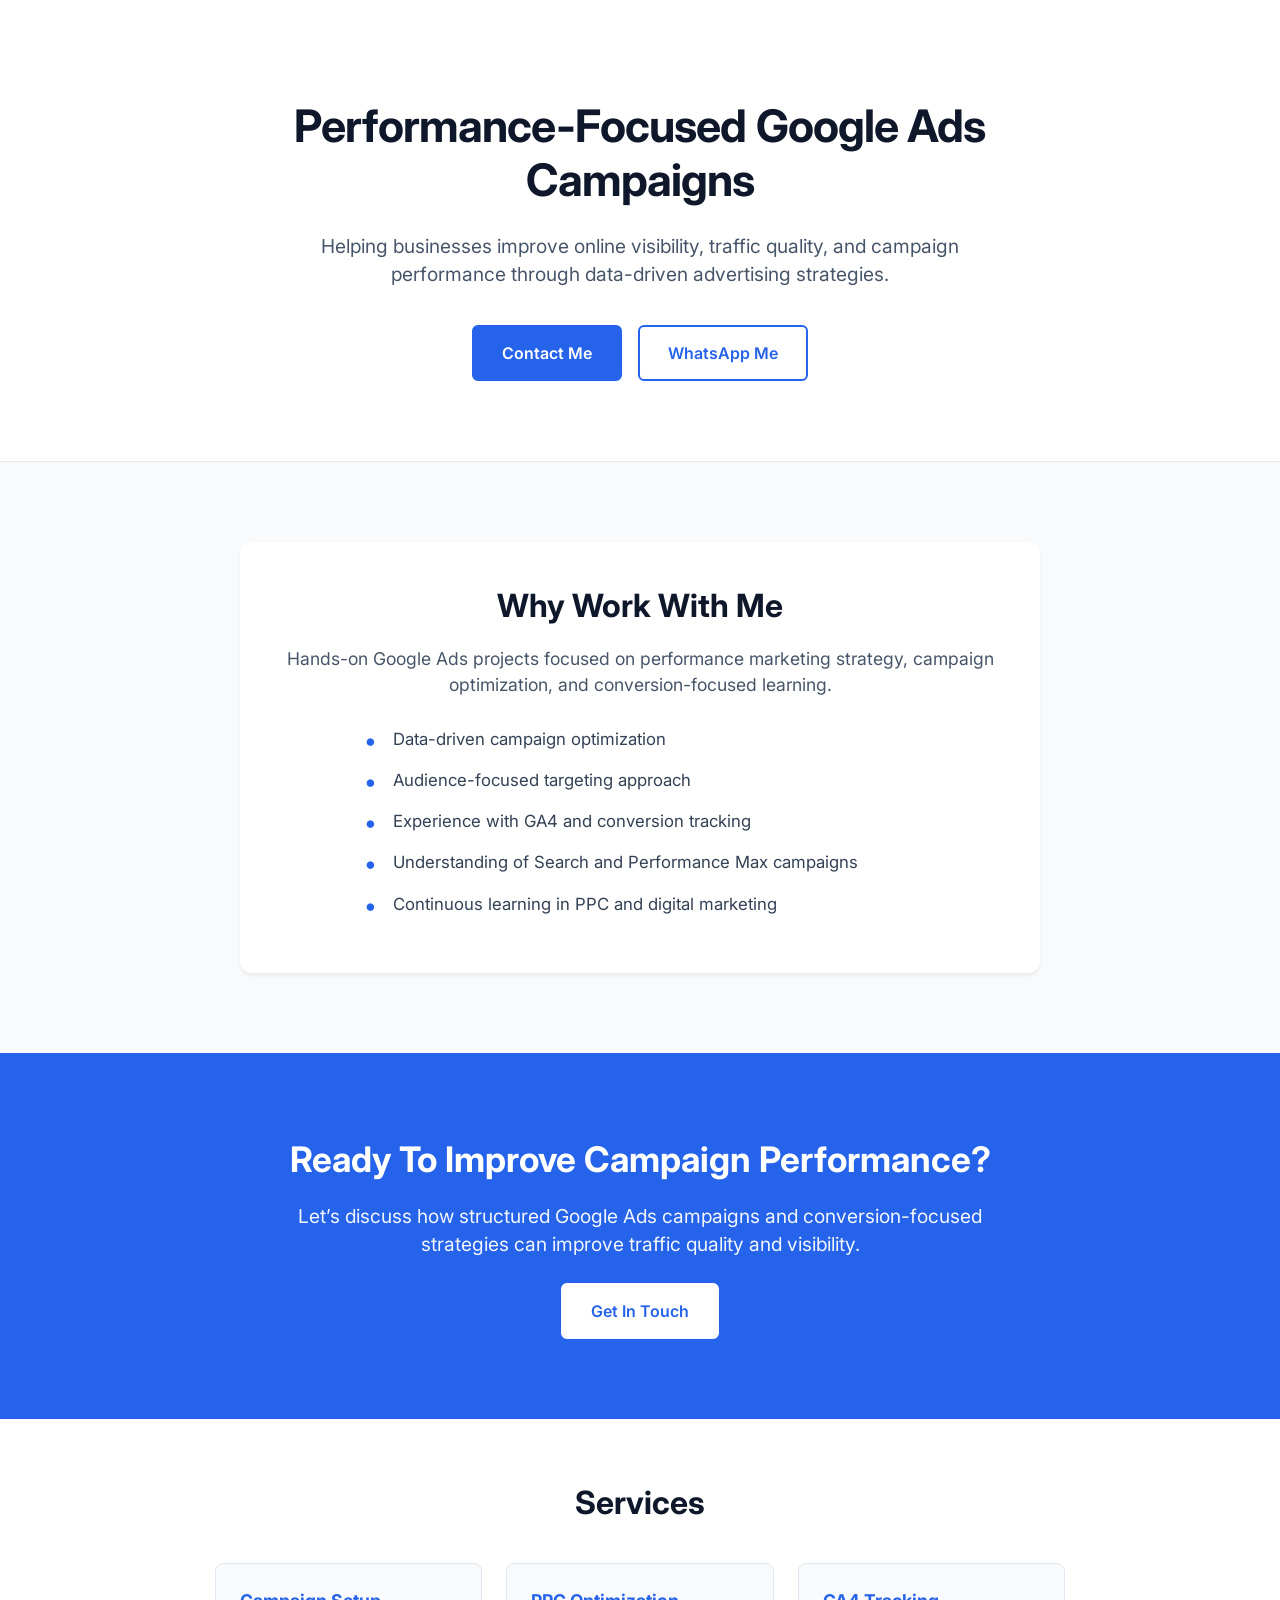
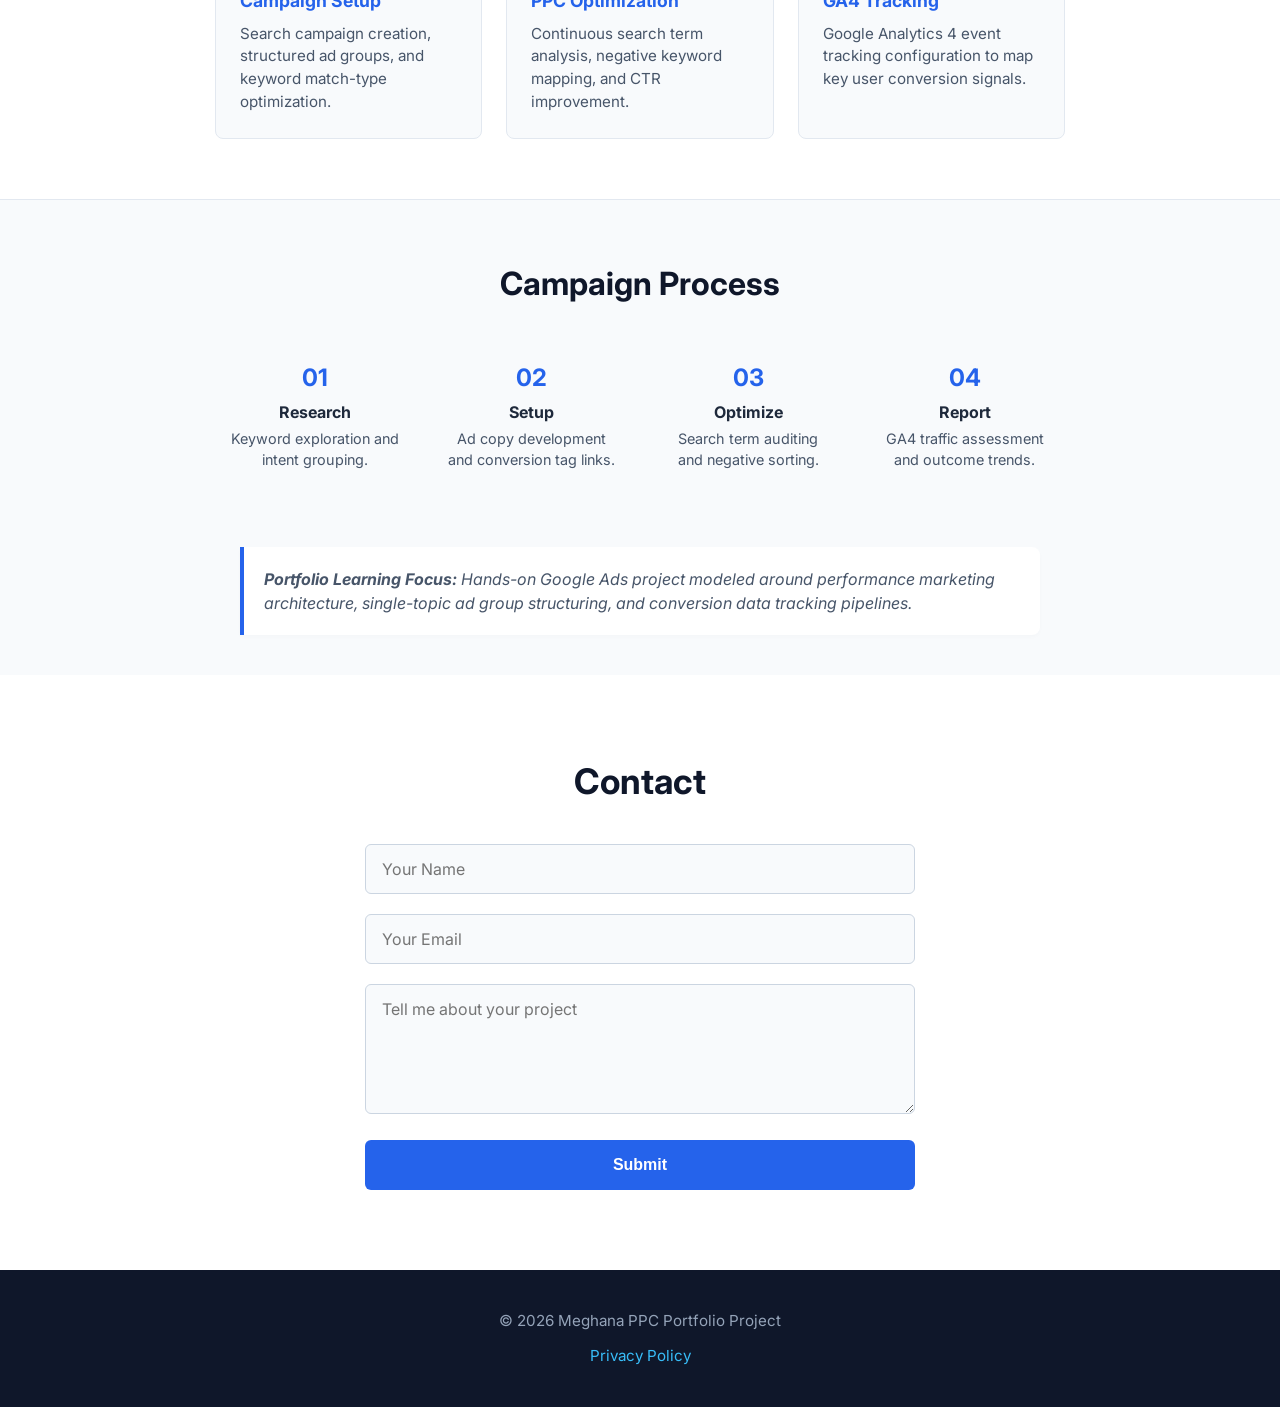
==== index.html @ f3fa96de "Update index.html" ====
<!DOCTYPE html>
<html lang="en">
<head>
    <meta charset="UTF-8">
    <meta name="viewport" content="width=device-width, initial-scale=1.0">
    <title>Performance-Focused Google Ads Campaigns</title>
    
    <link rel="preconnect" href="https://fonts.googleapis.com">
    <link rel="preconnect" href="https://fonts.gstatic.com" crossorigin>
    <link href="https://fonts.googleapis.com/css2?family=Inter:wght@400;500;600;700&display=swap" rel="stylesheet">
    
    <style>
        html {
    scroll-behavior: smooth;
}

body {
    font-family: 'Inter', sans-serif;
    background-color: #f8fafc; 
    color: #1e293b;
    line-height: 1.5;
}
        * {
            margin: 0;
            padding: 0;
            box-sizing: border-box;
        }

        body {
            font-family: 'Inter', sans-serif;
            background-color: #f8fafc; 
            color: #1e293b;
            line-height: 1.5;
        }

        .container {
            width: 100%;
            max-width: 960px;
            margin: 0 auto;
            padding: 0 24px;
        }

        /* --- HERO SECTION --- */
        .hero-section {
            background-color: #ffffff;
            padding: 100px 0 80px 0;
            text-align: center;
            border-bottom: 1px solid #e2e8f0;
        }

        .hero-section h1 {
            font-size: 2.8rem;
            font-weight: 700;
            color: #0f172a;
            line-height: 1.2;
            margin-bottom: 24px;
            letter-spacing: -0.02em;
        }

        .hero-subtext {
            font-size: 1.2rem;
            color: #475569;
            max-width: 700px;
            margin: 0 auto 36px auto;
        }

        /* --- BUTTONS --- */
        .hero-ctas {
            display: flex;
            gap: 16px;
            justify-content: center;
            flex-wrap: wrap;
            margin-top: 20px;
        }

        .btn-primary, .btn-secondary, .btn-banner {
            display: inline-block;
            padding: 14px 28px;
            font-size: 1rem;
            font-weight: 600;
            text-decoration: none !important;
            border-radius: 6px;
            transition: all 0.2s ease-in-out;
            cursor: pointer;
        }

        .btn-primary {
            background-color: #2563eb; 
            color: #ffffff !important;
            border: 2px solid #2563eb;
        }

        .btn-primary:hover {
            background-color: #1d4ed8;
            border-color: #1d4ed8;
        }

        .btn-secondary {
            background-color: transparent;
            color: #2563eb !important;
            border: 2px solid #2563eb;
        }

        .btn-secondary:hover {
            background-color: #eff6ff;
        }

        .btn-banner {
            background-color: #ffffff;
            color: #2563eb !important;
            border: 2px solid #ffffff;
            margin-top: 24px;
        }

        .btn-banner:hover {
            background-color: #f1f5f9;
        }

        /* --- WHY WORK WITH ME (CARD) --- */
        .info-section {
            padding: 80px 0;
        }

        .card {
            background: #ffffff;
            padding: 40px;
            border-radius: 12px;
            box-shadow: 0 4px 6px -1px rgba(0, 0, 0, 0.05), 0 2px 4px -1px rgba(0, 0, 0, 0.03);
            max-width: 800px;
            margin: 0 auto;
        }

        .card h2 {
            font-size: 2rem;
            color: #0f172a;
            margin-bottom: 16px;
            text-align: center;
        }

        .card-intro {
            font-size: 1.1rem;
            color: #475569;
            text-align: center;
            margin-bottom: 28px;
        }

        .features-list {
            list-style-type: none;
            max-width: 550px;
            margin: 0 auto;
        }

        .features-list li {
            font-size: 1.05rem;
            color: #334155;
            margin-bottom: 16px;
            padding-left: 28px;
            position: relative;
            text-align: left;
        }

        .features-list li::before {
            content: "•";
            color: #2563eb;
            font-weight: bold;
            font-size: 1.5rem;
            position: absolute;
            left: 0;
            top: -4px;
        }

        /* --- BLUE MIDDLE BANNER --- */
        .banner-section {
            background-color: #2563eb;
            color: #ffffff;
            padding: 80px 0;
            text-align: center;
        }

        .banner-section h2 {
            font-size: 2.2rem;
            font-weight: 700;
            margin-bottom: 16px;
        }

        .banner-section p {
            font-size: 1.2rem;
            max-width: 700px;
            margin: 0 auto;
            opacity: 0.95;
        }

        /* --- CONTACT SECTION --- */
        .contact-section {
            background-color: #ffffff;
            padding: 80px 0;
            text-align: center;
        }

        .contact-section h2 {
            font-size: 2.2rem;
            margin-bottom: 36px;
            color: #0f172a;
        }

        .contact-form {
            max-width: 550px;
            margin: 0 auto;
        }

        .form-group {
            margin-bottom: 20px;
        }

        .contact-form input, .contact-form textarea {
            width: 100%;
            padding: 14px 16px;
            font-size: 1rem;
            border: 1px solid #cbd5e1;
            border-radius: 6px;
            background-color: #f8fafc;
            font-family: inherit;
            outline: none;
            transition: all 0.2s;
            text-align: left;
        }

        .contact-form input:focus, .contact-form textarea:focus {
            border-color: #2563eb;
            background-color: #ffffff;
            box-shadow: 0 0 0 3px rgba(37, 99, 235, 0.15);
        }

        .form-submit-btn {
            width: 100%;
            padding: 16px;
            font-size: 1rem;
            font-weight: 600;
            background-color: #2563eb;
            color: #ffffff !important; /* Crisp white readable text */
            border: none;
            border-radius: 6px;
            cursor: pointer;
            transition: background-color 0.2s;
        }

        .form-submit-btn:hover {
            background-color: #1d4ed8;
        }

        /* --- FOOTER --- */
        footer {
            background-color: #0f172a;
            color: #94a3b8;
            padding: 40px 0;
            text-align: center;
            font-size: 0.95rem;
        }

        .footer-link {
            color: #38bdf8;
            text-decoration: none;
            display: inline-block;
            margin-top: 12px;
        }

        .footer-link:hover {
            text-decoration: underline;
        }

        /* --- RESPONSIVE LAYOUT --- */
        @media (max-width: 768px) {
            .hero-section h1 {
                font-size: 2.2rem;
            }
            .hero-subtext {
                font-size: 1.1rem;
            }
            .banner-section h2 {
                font-size: 1.7rem;
            }
            .hero-ctas {
                flex-direction: column;
            }
            .btn-primary, .btn-secondary {
                width: 100%;
                text-align: center;
            }
            .card {
                padding: 24px;
            }
        }
    </style>
</head>
<body>

    <section class="hero-section">
        <div class="container">
            <h1>Performance-Focused Google Ads Campaigns</h1>
            <p class="hero-subtext">Helping businesses improve online visibility, traffic quality, and campaign performance through data-driven advertising strategies.</p>
            
            <div class="hero-ctas">
                <a href="#contact" class="btn-primary">Contact Me</a>
                <a href="https://wa.me/917674985904" target="_blank" class="btn-secondary">WhatsApp Me</a>
            </div>
        </div>
    </section>

    <section class="info-section">
        <div class="container">
            <div class="card">
                <h2>Why Work With Me</h2>
                <p class="card-intro">Hands-on Google Ads projects focused on performance marketing strategy, campaign optimization, and conversion-focused learning.</p>
                
                <ul class="features-list">
                    <li>Data-driven campaign optimization</li>
                    <li>Audience-focused targeting approach</li>
                    <li>Experience with GA4 and conversion tracking</li>
                    <li>Understanding of Search and Performance Max campaigns</li>
                    <li>Continuous learning in PPC and digital marketing</li>
                </ul>
            </div>
        </div>
    </section>

    <section class="banner-section">
        <div class="container">
            <h2>Ready To Improve Campaign Performance?</h2>
            <p>Let’s discuss how structured Google Ads campaigns and conversion-focused strategies can improve traffic quality and visibility.</p>
            <a href="#contact" class="btn-banner">Get In Touch</a>
        </div>
    </section>
    <section class="services-section" style="background-color: #ffffff; padding: 60px 0; text-align: center; border-bottom: 1px solid #e2e8f0;">
    <div class="container">
        <h2 style="font-size: 2rem; color: #0f172a; margin-bottom: 36px;">Services</h2>
        <div style="display: grid; grid-template-columns: repeat(auto-fit, minmax(220px, 1fr)); gap: 24px; max-width: 850px; margin: 0 auto;">
            <div style="background: #f8fafc; padding: 24px; border-radius: 8px; text-align: left; border: 1px solid #e2e8f0;">
                <h3 style="font-size: 1.1rem; color: #2563eb; margin-bottom: 8px;">Campaign Setup</h3>
                <p style="font-size: 0.95rem; color: #475569;">Search campaign creation, structured ad groups, and keyword match-type optimization.</p>
            </div>
            <div style="background: #f8fafc; padding: 24px; border-radius: 8px; text-align: left; border: 1px solid #e2e8f0;">
                <h3 style="font-size: 1.1rem; color: #2563eb; margin-bottom: 8px;">PPC Optimization</h3>
                <p style="font-size: 0.95rem; color: #475569;">Continuous search term analysis, negative keyword mapping, and CTR improvement.</p>
            </div>
            <div style="background: #f8fafc; padding: 24px; border-radius: 8px; text-align: left; border: 1px solid #e2e8f0;">
                <h3 style="font-size: 1.1rem; color: #2563eb; margin-bottom: 8px;">GA4 Tracking</h3>
                <p style="font-size: 0.95rem; color: #475569;">Google Analytics 4 event tracking configuration to map key user conversion signals.</p>
            </div>
        </div>
    </div>
</section>
<section class="process-section" style="background-color: #f8fafc; padding: 60px 0; text-align: center;">
    <div class="container">
        <h2 style="font-size: 2rem; color: #0f172a; margin-bottom: 36px;">Campaign Process</h2>
        <div style="display: grid; grid-template-columns: repeat(auto-fit, minmax(200px, 1fr)); gap: 16px; max-width: 850px; margin: 0 auto;">
            <div style="padding: 16px;">
                <div style="font-size: 1.5rem; font-weight: 700; color: #2563eb; margin-bottom: 4px;">01</div>
                <h4 style="margin-bottom: 4px;">Research</h4>
                <p style="font-size: 0.9rem; color: #475569;">Keyword exploration and intent grouping.</p>
            </div>
            <div style="padding: 16px;">
                <div style="font-size: 1.5rem; font-weight: 700; color: #2563eb; margin-bottom: 4px;">02</div>
                <h4 style="margin-bottom: 4px;">Setup</h4>
                <p style="font-size: 0.9rem; color: #475569;">Ad copy development and conversion tag links.</p>
            </div>
            <div style="padding: 16px;">
                <div style="font-size: 1.5rem; font-weight: 700; color: #2563eb; margin-bottom: 4px;">03</div>
                <h4 style="margin-bottom: 4px;">Optimize</h4>
                <p style="font-size: 0.9rem; color: #475569;">Search term auditing and negative sorting.</p>
            </div>
            <div style="padding: 16px;">
                <div style="font-size: 1.5rem; font-weight: 700; color: #2563eb; margin-bottom: 4px;">04</div>
                <h4 style="margin-bottom: 4px;">Report</h4>
                <p style="font-size: 0.9rem; color: #475569;">GA4 traffic assessment and outcome trends.</p>
            </div>
        </div>
    </div>
</section>
    <div class="container" style="margin-bottom: 40px;">
    <div style="border-left: 4px solid #2563eb; background-color: #ffffff; padding: 20px; text-align: left; max-width: 800px; margin: 0 auto; border-radius: 0 8px 8px 0; box-shadow: 0 2px 4px rgba(0,0,0,0.02);">
        <p style="font-style: italic; color: #475569; font-size: 1rem;">
            <strong>Portfolio Learning Focus:</strong> Hands-on Google Ads project modeled around performance marketing architecture, single-topic ad group structuring, and conversion data tracking pipelines.
        </p>
    </div>
</div>
    <section id="contact" class="contact-section">
        <div class="container">
            <h2>Contact</h2>
            <form class="contact-form">
                <div class="form-group">
                    <input type="text" placeholder="Your Name" required>
                </div>
                <div class="form-group">
                    <input type="email" placeholder="Your Email" required>
                </div>
                <div class="form-group">
                    <textarea placeholder="Tell me about your project" rows="5" required></textarea>
                </div>
                <button type="submit" class="form-submit-btn">Submit</button>
            </form>
        </div>
    </section>

    <footer>
        <div class="container">
            <p>&copy; 2026 Meghana PPC Portfolio Project</p>
            <a href="privacy-policy.html" class="footer-link">Privacy Policy</a>
        </div>
    </footer>

</body>
</html>
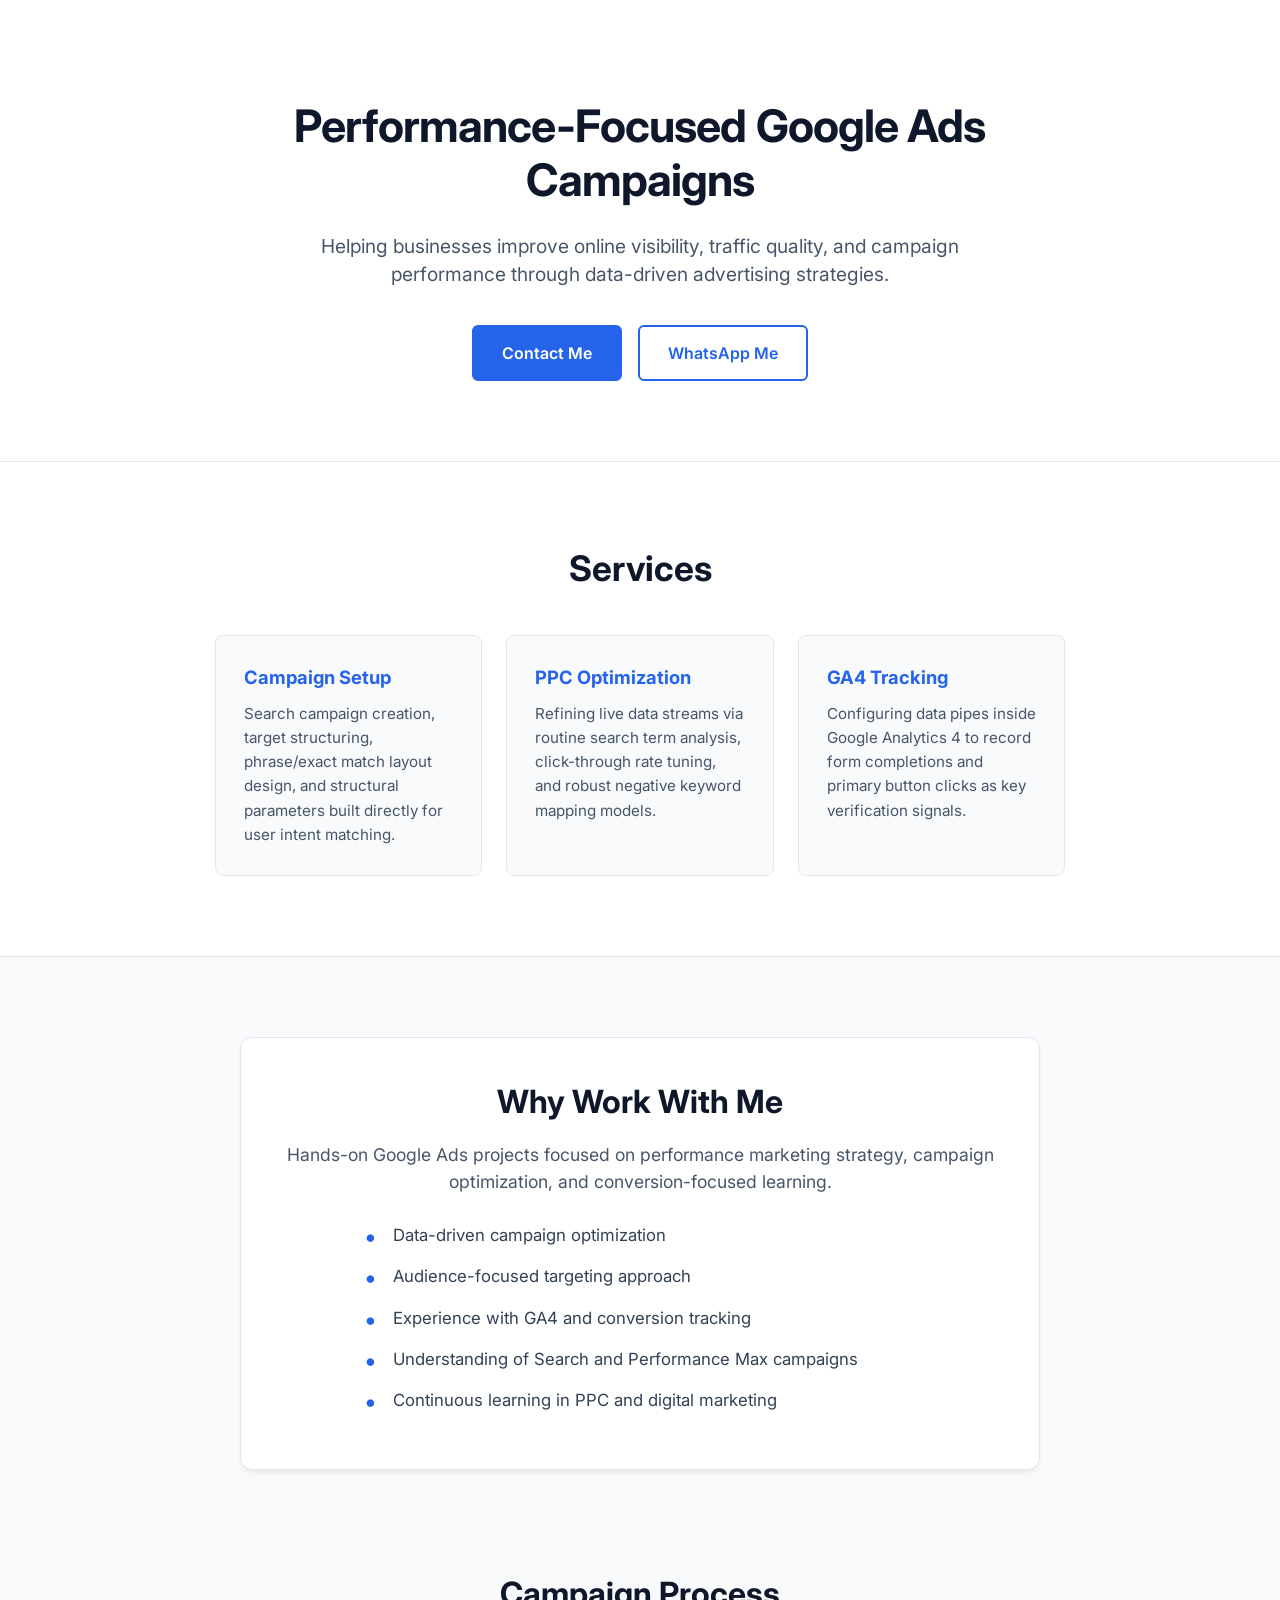
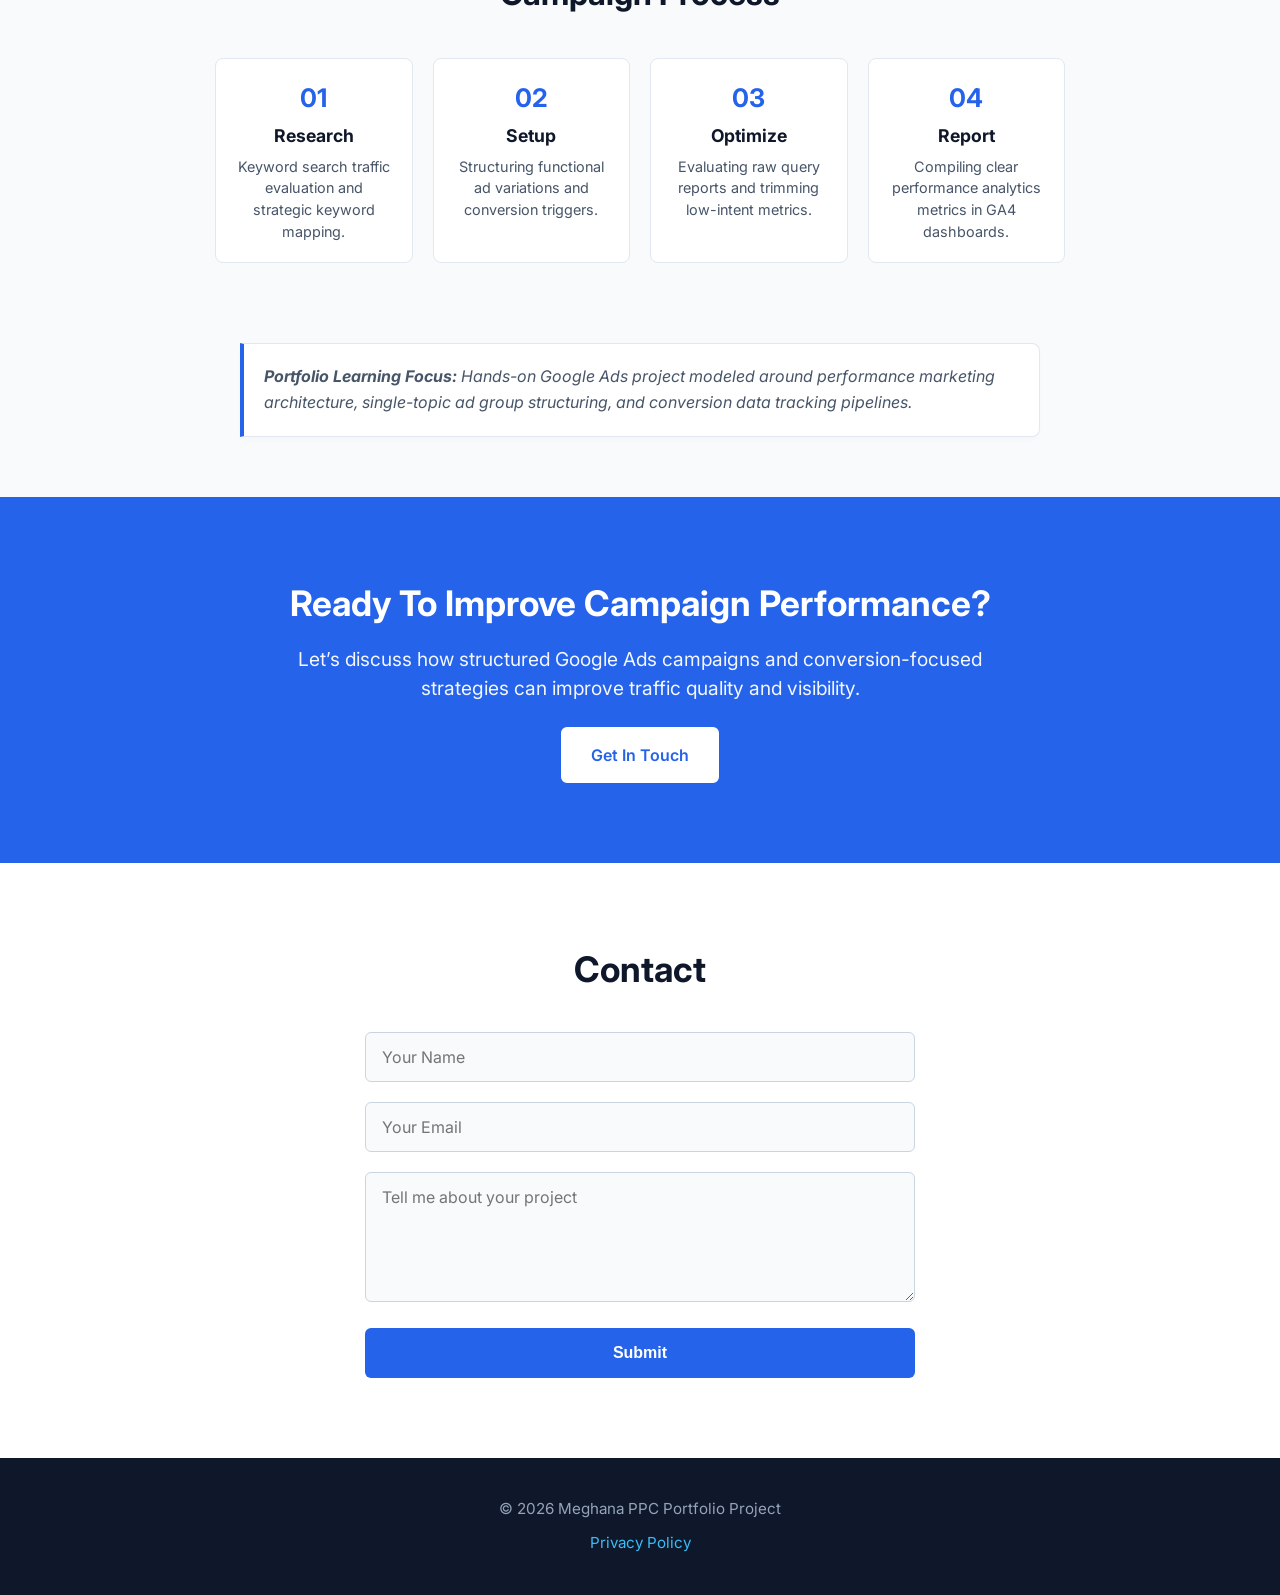
==== commit e74c00f5: "Update index.html" ====
--- a/index.html
+++ b/index.html
@@ -10,20 +10,15 @@
     <link href="https://fonts.googleapis.com/css2?family=Inter:wght@400;500;600;700&display=swap" rel="stylesheet">
     
     <style>
-        html {
-    scroll-behavior: smooth;
-}
-
-body {
-    font-family: 'Inter', sans-serif;
-    background-color: #f8fafc; 
-    color: #1e293b;
-    line-height: 1.5;
-}
+        /* --- RESET & GLOBAL STYLES --- */
         * {
             margin: 0;
             padding: 0;
             box-sizing: border-box;
+        }
+
+        html {
+            scroll-behavior: smooth; /* Enables elegant page transitions */
         }
 
         body {
@@ -116,9 +111,57 @@
             background-color: #f1f5f9;
         }
 
+        /* --- SERVICES SECTION --- */
+        .services-section {
+            background-color: #ffffff;
+            padding: 80px 0;
+            text-align: center;
+            border-bottom: 1px solid #e2e8f0;
+        }
+
+        .services-section h2 {
+            font-size: 2.2rem;
+            color: #0f172a;
+            margin-bottom: 40px;
+        }
+
+        .services-grid {
+            display: grid;
+            grid-template-columns: repeat(auto-fit, minmax(220px, 1fr));
+            gap: 24px;
+            max-width: 850px;
+            margin: 0 auto;
+        }
+
+        .service-card {
+            background: #f8fafc;
+            padding: 28px;
+            border-radius: 8px;
+            text-align: left;
+            border: 1px solid #e2e8f0;
+            transition: transform 0.2s, box-shadow 0.2s;
+        }
+
+        .service-card:hover {
+            transform: translateY(-2px);
+            box-shadow: 0 10px 15px -3px rgba(0, 0, 0, 0.05);
+        }
+
+        .service-card h3 {
+            font-size: 1.15rem;
+            color: #2563eb;
+            margin-bottom: 10px;
+        }
+
+        .service-card p {
+            font-size: 0.95rem;
+            color: #475569;
+            line-height: 1.6;
+        }
+
         /* --- WHY WORK WITH ME (CARD) --- */
         .info-section {
-            padding: 80px 0;
+            padding: 80px 0 60px 0;
         }
 
         .card {
@@ -128,6 +171,7 @@
             box-shadow: 0 4px 6px -1px rgba(0, 0, 0, 0.05), 0 2px 4px -1px rgba(0, 0, 0, 0.03);
             max-width: 800px;
             margin: 0 auto;
+            border: 1px solid #e2e8f0;
         }
 
         .card h2 {
@@ -167,6 +211,79 @@
             position: absolute;
             left: 0;
             top: -4px;
+        }
+
+        /* --- PROCESS SECTION --- */
+        .process-section {
+            background-color: #f8fafc;
+            padding: 40px 0 60px 0;
+            text-align: center;
+        }
+
+        .process-section h2 {
+            font-size: 2rem;
+            color: #0f172a;
+            margin-bottom: 40px;
+        }
+
+        .process-grid {
+            display: grid;
+            grid-template-columns: repeat(auto-fit, minmax(180px, 1fr));
+            gap: 20px;
+            max-width: 850px;
+            margin: 0 auto;
+        }
+
+        .process-step {
+            padding: 20px;
+            background: #ffffff;
+            border-radius: 8px;
+            border: 1px solid #e2e8f0;
+            text-align: center;
+        }
+
+        .step-num {
+            font-size: 1.6rem;
+            font-weight: 700;
+            color: #2563eb;
+            margin-bottom: 6px;
+        }
+
+        .process-step h4 {
+            font-size: 1.1rem;
+            color: #0f172a;
+            margin-bottom: 6px;
+        }
+
+        .process-step p {
+            font-size: 0.9rem;
+            color: #475569;
+            line-height: 1.5;
+        }
+
+        /* --- TRUST / PORTFOLIO DISCLAIMER --- */
+        .trust-container {
+            margin: 20px auto 60px auto;
+            max-width: 800px;
+        }
+
+        .trust-callout {
+            border-left: 4px solid #2563eb;
+            background-color: #ffffff;
+            padding: 20px;
+            text-align: left;
+            border-radius: 0 8px 8px 0;
+            box-shadow: 0 4px 6px -1px rgba(0, 0, 0, 0.02);
+            border-top: 1px solid #e2e8f0;
+            border-right: 1px solid #e2e8f0;
+            border-bottom: 1px solid #e2e8f0;
+        }
+
+        .trust-callout p {
+            font-style: italic;
+            color: #475569;
+            font-size: 1rem;
+            line-height: 1.6;
         }
 
         /* --- BLUE MIDDLE BANNER --- */
@@ -237,7 +354,7 @@
             font-size: 1rem;
             font-weight: 600;
             background-color: #2563eb;
-            color: #ffffff !important; /* Crisp white readable text */
+            color: #ffffff !important; /* Sharp white text */
             border: none;
             border-radius: 6px;
             cursor: pointer;
@@ -276,6 +393,9 @@
             .hero-subtext {
                 font-size: 1.1rem;
             }
+            .services-section h2, .process-section h2, .contact-section h2 {
+                font-size: 1.8rem;
+            }
             .banner-section h2 {
                 font-size: 1.7rem;
             }
@@ -288,6 +408,10 @@
             }
             .card {
                 padding: 24px;
+            }
+            .process-grid {
+                grid-template-columns: 1fr;
+                gap: 16px;
             }
         }
     </style>
@@ -301,7 +425,27 @@
             
             <div class="hero-ctas">
                 <a href="#contact" class="btn-primary">Contact Me</a>
-                <a href="https://wa.me/917674985904" target="_blank" class="btn-secondary">WhatsApp Me</a>
+                <a href="https://wa.me/91XXXXXXXXXX" target="_blank" class="btn-secondary">WhatsApp Me</a>
+            </div>
+        </div>
+    </section>
+
+    <section class="services-section">
+        <div class="container">
+            <h2>Services</h2>
+            <div class="services-grid">
+                <div class="service-card">
+                    <h3>Campaign Setup</h3>
+                    <p>Search campaign creation, target structuring, phrase/exact match layout design, and structural parameters built directly for user intent matching.</p>
+                </div>
+                <div class="service-card">
+                    <h3>PPC Optimization</h3>
+                    <p>Refining live data streams via routine search term analysis, click-through rate tuning, and robust negative keyword mapping models.</p>
+                </div>
+                <div class="service-card">
+                    <h3>GA4 Tracking</h3>
+                    <p>Configuring data pipes inside Google Analytics 4 to record form completions and primary button clicks as key verification signals.</p>
+                </div>
             </div>
         </div>
     </section>
@@ -323,6 +467,44 @@
         </div>
     </section>
 
+    <section class="process-section">
+        <div class="container">
+            <h2>Campaign Process</h2>
+            <div class="process-grid">
+                <div class="process-step">
+                    <div class="step-num">01</div>
+                    <h4>Research</h4>
+                    <p>Keyword search traffic evaluation and strategic keyword mapping.</p>
+                </div>
+                <div class="process-step">
+                    <div class="step-num">02</div>
+                    <h4>Setup</h4>
+                    <p>Structuring functional ad variations and conversion triggers.</p>
+                </div>
+                <div class="process-step">
+                    <div class="step-num">03</div>
+                    <h4>Optimize</h4>
+                    <p>Evaluating raw query reports and trimming low-intent metrics.</p>
+                </div>
+                <div class="process-step">
+                    <div class="step-num">04</div>
+                    <h4>Report</h4>
+                    <p>Compiling clear performance analytics metrics in GA4 dashboards.</p>
+                </div>
+            </div>
+        </div>
+    </section>
+
+    <section class="trust-section">
+        <div class="container">
+            <div class="trust-container">
+                <div class="trust-callout">
+                    <p><strong>Portfolio Learning Focus:</strong> Hands-on Google Ads project modeled around performance marketing architecture, single-topic ad group structuring, and conversion data tracking pipelines.</p>
+                </div>
+            </div>
+        </div>
+    </section>
+
     <section class="banner-section">
         <div class="container">
             <h2>Ready To Improve Campaign Performance?</h2>
@@ -330,63 +512,11 @@
             <a href="#contact" class="btn-banner">Get In Touch</a>
         </div>
     </section>
-    <section class="services-section" style="background-color: #ffffff; padding: 60px 0; text-align: center; border-bottom: 1px solid #e2e8f0;">
-    <div class="container">
-        <h2 style="font-size: 2rem; color: #0f172a; margin-bottom: 36px;">Services</h2>
-        <div style="display: grid; grid-template-columns: repeat(auto-fit, minmax(220px, 1fr)); gap: 24px; max-width: 850px; margin: 0 auto;">
-            <div style="background: #f8fafc; padding: 24px; border-radius: 8px; text-align: left; border: 1px solid #e2e8f0;">
-                <h3 style="font-size: 1.1rem; color: #2563eb; margin-bottom: 8px;">Campaign Setup</h3>
-                <p style="font-size: 0.95rem; color: #475569;">Search campaign creation, structured ad groups, and keyword match-type optimization.</p>
-            </div>
-            <div style="background: #f8fafc; padding: 24px; border-radius: 8px; text-align: left; border: 1px solid #e2e8f0;">
-                <h3 style="font-size: 1.1rem; color: #2563eb; margin-bottom: 8px;">PPC Optimization</h3>
-                <p style="font-size: 0.95rem; color: #475569;">Continuous search term analysis, negative keyword mapping, and CTR improvement.</p>
-            </div>
-            <div style="background: #f8fafc; padding: 24px; border-radius: 8px; text-align: left; border: 1px solid #e2e8f0;">
-                <h3 style="font-size: 1.1rem; color: #2563eb; margin-bottom: 8px;">GA4 Tracking</h3>
-                <p style="font-size: 0.95rem; color: #475569;">Google Analytics 4 event tracking configuration to map key user conversion signals.</p>
-            </div>
-        </div>
-    </div>
-</section>
-<section class="process-section" style="background-color: #f8fafc; padding: 60px 0; text-align: center;">
-    <div class="container">
-        <h2 style="font-size: 2rem; color: #0f172a; margin-bottom: 36px;">Campaign Process</h2>
-        <div style="display: grid; grid-template-columns: repeat(auto-fit, minmax(200px, 1fr)); gap: 16px; max-width: 850px; margin: 0 auto;">
-            <div style="padding: 16px;">
-                <div style="font-size: 1.5rem; font-weight: 700; color: #2563eb; margin-bottom: 4px;">01</div>
-                <h4 style="margin-bottom: 4px;">Research</h4>
-                <p style="font-size: 0.9rem; color: #475569;">Keyword exploration and intent grouping.</p>
-            </div>
-            <div style="padding: 16px;">
-                <div style="font-size: 1.5rem; font-weight: 700; color: #2563eb; margin-bottom: 4px;">02</div>
-                <h4 style="margin-bottom: 4px;">Setup</h4>
-                <p style="font-size: 0.9rem; color: #475569;">Ad copy development and conversion tag links.</p>
-            </div>
-            <div style="padding: 16px;">
-                <div style="font-size: 1.5rem; font-weight: 700; color: #2563eb; margin-bottom: 4px;">03</div>
-                <h4 style="margin-bottom: 4px;">Optimize</h4>
-                <p style="font-size: 0.9rem; color: #475569;">Search term auditing and negative sorting.</p>
-            </div>
-            <div style="padding: 16px;">
-                <div style="font-size: 1.5rem; font-weight: 700; color: #2563eb; margin-bottom: 4px;">04</div>
-                <h4 style="margin-bottom: 4px;">Report</h4>
-                <p style="font-size: 0.9rem; color: #475569;">GA4 traffic assessment and outcome trends.</p>
-            </div>
-        </div>
-    </div>
-</section>
-    <div class="container" style="margin-bottom: 40px;">
-    <div style="border-left: 4px solid #2563eb; background-color: #ffffff; padding: 20px; text-align: left; max-width: 800px; margin: 0 auto; border-radius: 0 8px 8px 0; box-shadow: 0 2px 4px rgba(0,0,0,0.02);">
-        <p style="font-style: italic; color: #475569; font-size: 1rem;">
-            <strong>Portfolio Learning Focus:</strong> Hands-on Google Ads project modeled around performance marketing architecture, single-topic ad group structuring, and conversion data tracking pipelines.
-        </p>
-    </div>
-</div>
+
     <section id="contact" class="contact-section">
         <div class="container">
             <h2>Contact</h2>
-            <form class="contact-form">
+            <form class="contact-form" action="thank-you.html" method="GET">
                 <div class="form-group">
                     <input type="text" placeholder="Your Name" required>
                 </div>
